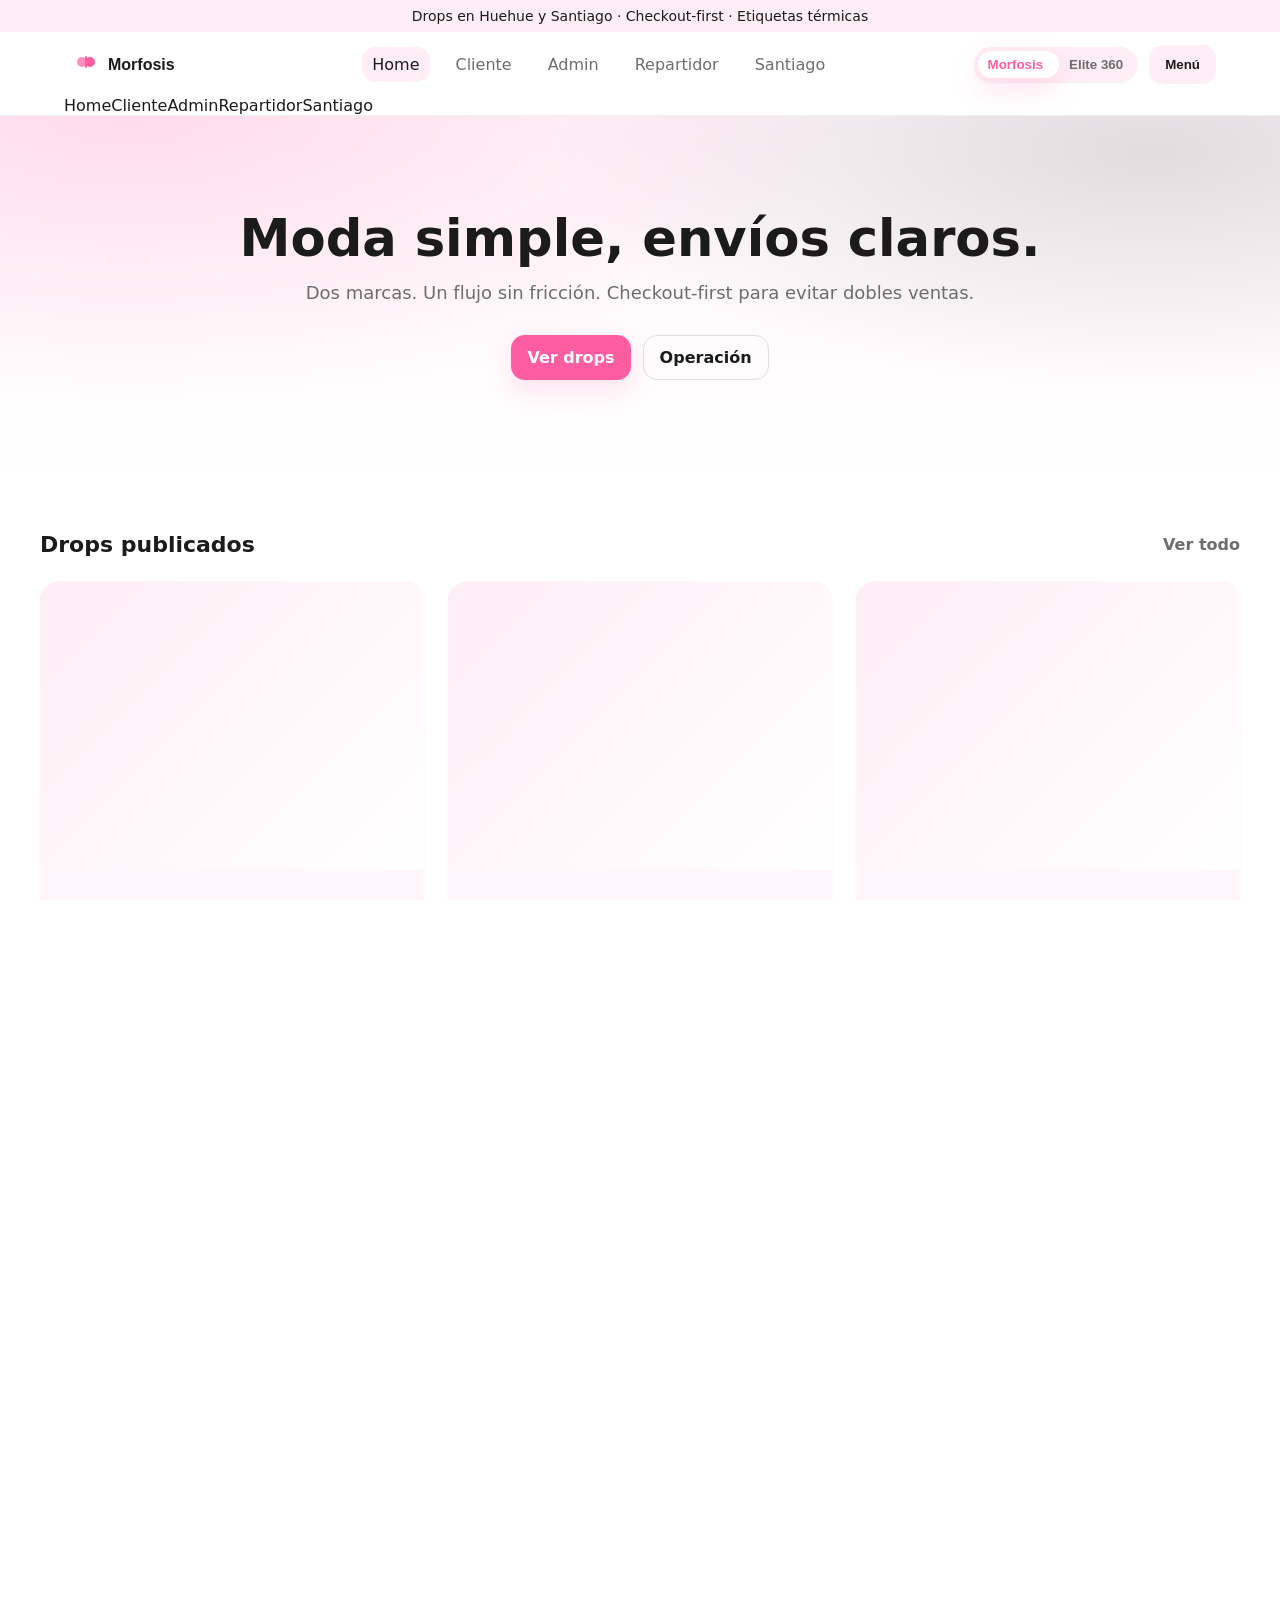
==== frontend/index.html @ 96d7f402 "feat: bootstrap frontend with theme toggle and api client" ====
<!DOCTYPE html>
<html lang="es" data-theme="morfosis">
  <head>
    <meta charset="UTF-8" />
    <meta name="viewport" content="width=device-width, initial-scale=1.0" />
    <title>Sistema Venta de Ropa — Home</title>
    <link rel="stylesheet" href="assets/css/styles.css" />
  </head>
  <body>
    <!-- Header and promo are injected by app.js -->

    <main id="main">
      <section class="hero">
        <div class="hero__content container">
          <h1>Moda simple, envíos claros.</h1>
          <p>Dos marcas. Un flujo sin fricción. Checkout‑first para evitar dobles ventas.</p>
          <div class="hero__actions">
            <a class="btn btn--primary" href="cliente.html">Ver drops</a>
            <a class="btn btn--ghost" href="admin.html">Operación</a>
          </div>
        </div>
      </section>

      <section class="section container" id="drops-publicados">
        <div class="section__header">
          <h2>Drops publicados</h2>
          <a class="link" href="cliente.html">Ver todo</a>
        </div>
        <div class="grid grid--cards">
          <article class="card">
            <div class="card__media"></div>
            <div class="card__body">
              <h3>Drop: Colores tierra</h3>
              <p>Prendas únicas. Stock 1.</p>
              <button class="btn btn--secondary" disabled>Ver</button>
            </div>
          </article>
          <article class="card">
            <div class="card__media"></div>
            <div class="card__body">
              <h3>Drop: Minimal blanco y negro</h3>
              <p>Básicos para todos los días.</p>
              <button class="btn btn--secondary" disabled>Ver</button>
            </div>
          </article>
          <article class="card">
            <div class="card__media"></div>
            <div class="card__body">
              <h3>Drop: Denim y capas</h3>
              <p>Texturas que se combinan fácil.</p>
              <button class="btn btn--secondary" disabled>Ver</button>
            </div>
          </article>
        </div>
      </section>

      <section class="section container" id="shop-by-style">
        <div class="section__header">
          <h2>Shop by style</h2>
        </div>
        <div class="chips">
          <button class="chip">Casual</button>
          <button class="chip">Street</button>
          <button class="chip">Formal</button>
          <button class="chip">Vintage</button>
          <button class="chip">Sport</button>
        </div>
      </section>

      <section class="section container" id="popular">
        <div class="section__header">
          <h2>Popular esta semana</h2>
        </div>
        <div class="carousel" aria-label="Carrusel de productos">
          <div class="carousel__track">
            <div class="card card--wide"><div class="card__media"></div><div class="card__body"><h3>Camisa lino</h3></div></div>
            <div class="card card--wide"><div class="card__media"></div><div class="card__body"><h3>Falda midi</h3></div></div>
            <div class="card card--wide"><div class="card__media"></div><div class="card__body"><h3>Pantalón recto</h3></div></div>
            <div class="card card--wide"><div class="card__media"></div><div class="card__body"><h3>Hoodie oversize</h3></div></div>
            <div class="card card--wide"><div class="card__media"></div><div class="card__body"><h3>Blazer negro</h3></div></div>
            <div class="card card--wide"><div class="card__media"></div><div class="card__body"><h3>Top canalé</h3></div></div>
          </div>
        </div>
      </section>

      <section class="section container" id="por-precio">
        <div class="section__header">
          <h2>Por precio</h2>
        </div>
        <div class="chips chips--lg">
          <button class="chip chip--lg">Q49 y menos</button>
          <button class="chip chip--lg">Q50–Q99</button>
          <button class="chip chip--lg">Q100–Q149</button>
          <button class="chip chip--lg">Q150+</button>
        </div>
      </section>
    </main>

    <!-- Footer is injected by app.js -->

    <script src="assets/js/theme.js"></script>
    <script src="assets/js/api.js"></script>
    <script src="assets/js/auth.js"></script>
    <script src="assets/js/ui.js"></script>
    <script src="assets/js/app.js"></script>
  </body>
  </html>
---- frontend/assets/css/styles.css ----
/* Design tokens */
:root {
  --color-bg: #ffffff;
  --color-text: #1b1b1b;
  --color-muted: #6d6d6d;
  --color-primary: #ff5da2; /* morfosis default */
  --color-primary-contrast: #ffffff;
  --color-surface: #ffffff;
  --color-surface-2: #f5f5f7;
  --shadow-sm: 0 1px 2px rgba(0,0,0,0.06);
  --shadow-md: 0 6px 16px rgba(0,0,0,0.08);
  --radius-sm: 10px;
  --radius-md: 16px;
  --radius-lg: 22px;
  --space-1: 4px;
  --space-2: 8px;
  --space-3: 12px;
  --space-4: 16px;
  --space-5: 24px;
  --space-6: 32px;
  --space-7: 40px;
  --space-8: 56px;
  --container: 1200px;
}

/* Theme: Morfosis (pastel, soft, rounded) */
[data-theme="morfosis"] {
  --color-primary: #ff5da2;
  --color-surface: #fff7fb;
  --color-surface-2: #ffeef6;
  --shadow-md: 0 10px 28px rgba(255, 93, 162, 0.18);
  --radius-sm: 14px;
  --radius-md: 20px;
  --radius-lg: 28px;
}

/* Theme: Elite 360 (monochrome, sharp, premium spacing) */
[data-theme="elite"] {
  --color-primary: #111214;
  --color-bg: #ffffff;
  --color-surface: #f6f7f8;
  --color-surface-2: #eceef0;
  --shadow-md: 0 12px 30px rgba(17, 18, 20, 0.16);
  --radius-sm: 6px;
  --radius-md: 10px;
  --radius-lg: 14px;
}

/* Base */
* { box-sizing: border-box; }
html, body { height: 100%; }
body {
  margin: 0;
  font-family: ui-sans-serif, system-ui, -apple-system, Segoe UI, Roboto, Inter, Arial, "Noto Sans", "Apple Color Emoji", "Segoe UI Emoji";
  background: var(--color-bg);
  color: var(--color-text);
}
img { max-width: 100%; display: block; }
a { color: inherit; text-decoration: none; }
.container { width: 100%; max-width: var(--container); margin: 0 auto; padding: 0 var(--space-5); }
.page-gap { padding-top: calc(var(--space-8) + 80px); padding-bottom: var(--space-8); }

/* Promo bar */
.promo {
  background: var(--color-surface-2);
  color: var(--color-text);
  font-size: 14px;
  padding: var(--space-2) 0;
  text-align: center;
}

/* Navbar */
.nav {
  position: sticky; top: 0; z-index: 50;
  background: var(--color-bg);
  border-bottom: 1px solid rgba(0,0,0,0.06);
  backdrop-filter: saturate(180%) blur(6px);
}
.nav__inner { display: flex; align-items: center; justify-content: space-between; height: 64px; gap: var(--space-4); }
.brand { display: flex; align-items: center; gap: var(--space-3); }
.brand img { height: 28px; }
.menu { display: flex; align-items: center; gap: var(--space-4); }
.menu a { padding: 8px 10px; border-radius: var(--radius-sm); color: var(--color-muted); transition: color .2s ease, background .2s ease; }
.menu a.is-active { color: var(--color-text); background: var(--color-surface-2); }
.menu a:hover { color: var(--color-text); }
.nav__actions { display: flex; align-items: center; gap: var(--space-3); }
.toggle {
  position: relative; display: inline-flex; align-items: center; gap: 6px;
  background: var(--color-surface-2);
  border-radius: 999px; padding: 4px; box-shadow: var(--shadow-sm);
}
.toggle__btn { position: relative; z-index: 1; border: 0; background: none; padding: 6px 10px; border-radius: 999px; cursor: pointer; color: var(--color-muted); font-weight: 600; }
.toggle__btn.is-active { color: var(--color-primary); }
.toggle__pill { position: absolute; inset: 4px auto 4px 4px; width: 50%; border-radius: 999px; background: var(--color-bg); box-shadow: var(--shadow-md); transition: transform .25s ease; }
[data-theme="elite"] .toggle__pill { transform: translateX(100%); }
.nav__mobile { display: none; }

/* Hero */
.hero {
  position: relative; overflow: hidden;
  background: radial-gradient(1200px 480px at 10% 0%, rgba(255,93,162,.18), transparent 60%),
              radial-gradient(1000px 400px at 90% 10%, rgba(17,18,20,.12), transparent 60%),
              linear-gradient(180deg, var(--color-surface) 0%, var(--color-bg) 100%);
}
.hero__content { padding: 96px 0; text-align: center; }
.hero h1 { font-size: clamp(32px, 4vw, 54px); line-height: 1.05; margin: 0 0 var(--space-4); }
.hero p { margin: 0 0 var(--space-6); color: var(--color-muted); font-size: 18px; }
.hero__actions { display: inline-flex; gap: var(--space-3); }

/* Sections */
.section { padding: var(--space-8) 0; }
.section__header { display: flex; align-items: center; justify-content: space-between; margin-bottom: var(--space-5); }
.section h2 { margin: 0; font-size: 22px; }
.link { color: var(--color-muted); font-weight: 600; }
.link:hover { color: var(--color-text); }

/* Grid & Cards */
.grid { display: grid; gap: var(--space-5); }
.grid--cards { grid-template-columns: repeat(12, 1fr); }
.grid--cards > .card { grid-column: span 12; }
@media (min-width: 768px) { .grid--cards > .card { grid-column: span 6; } }
@media (min-width: 1024px) { .grid--cards > .card { grid-column: span 4; } }

.card { background: var(--color-surface); border-radius: var(--radius-md); box-shadow: var(--shadow-sm); overflow: hidden; transition: transform .2s ease, box-shadow .2s ease; }
.card:hover { transform: translateY(-2px); box-shadow: var(--shadow-md); }
.card__media { aspect-ratio: 4/3; background: linear-gradient(135deg, var(--color-surface-2), #fff); }
.card__body { padding: var(--space-4); }
.card--wide { min-width: 240px; }

/* Chips */
.chips { display: flex; flex-wrap: wrap; gap: var(--space-3); }
.chips--lg { gap: var(--space-4); }
.chip { border: 1px solid rgba(0,0,0,0.08); background: var(--color-surface); padding: 10px 14px; border-radius: 999px; font-weight: 600; color: var(--color-text); transition: background .2s ease, transform .15s ease; }
.chip:hover { background: var(--color-surface-2); transform: translateY(-1px); }
.chip--lg { padding: 14px 18px; font-size: 15px; }

/* Carousel */
.carousel { overflow: hidden; }
.carousel__track { display: grid; grid-auto-flow: column; grid-auto-columns: clamp(220px, 28vw, 300px); gap: var(--space-4); overflow-x: auto; padding-bottom: var(--space-2); scroll-snap-type: x mandatory; -webkit-overflow-scrolling: touch; }
.carousel__track > * { scroll-snap-align: start; }
.carousel__track::-webkit-scrollbar { height: 8px; }
.carousel__track::-webkit-scrollbar-thumb { background: rgba(0,0,0,.15); border-radius: 999px; }

/* Footer */
.footer { border-top: 1px solid rgba(0,0,0,0.06); background: var(--color-bg); }
.footer__inner { display: grid; gap: var(--space-6); grid-template-columns: repeat(12, 1fr); padding: var(--space-8) 0; }
.footer__col { grid-column: span 12; }
@media (min-width: 768px) { .footer__col { grid-column: span 6; } }
@media (min-width: 1024px) { .footer__col { grid-column: span 3; } }
.footer h4 { margin: 0 0 var(--space-3); font-size: 16px; }
.footer a { display: block; color: var(--color-muted); padding: 6px 0; }
.footer a:hover { color: var(--color-text); }
.footer__bottom { padding: var(--space-5) 0; border-top: 1px solid rgba(0,0,0,0.06); color: var(--color-muted); font-size: 14px; }

/* Buttons */
.btn { display: inline-flex; align-items: center; justify-content: center; gap: 8px; border: 0; cursor: pointer; border-radius: var(--radius-sm); padding: 12px 16px; font-weight: 700; transition: transform .1s ease, box-shadow .1s ease, background .2s ease; }
.btn:active { transform: translateY(1px); }
.btn--primary { background: var(--color-primary); color: var(--color-primary-contrast); box-shadow: var(--shadow-md); }
.btn--primary:hover { filter: brightness(0.98); }
.btn--secondary { background: var(--color-surface-2); color: var(--color-text); }
.btn--ghost { background: transparent; color: var(--color-text); border: 1px solid rgba(0,0,0,0.12); }

/* Toast */
.toast-container { position: fixed; right: 16px; bottom: 16px; display: grid; gap: 10px; z-index: 100; }
.toast { background: var(--color-surface); color: var(--color-text); border-radius: var(--radius-sm); padding: 10px 12px; box-shadow: var(--shadow-md); border-left: 4px solid var(--color-primary); }
.toast--success { border-left-color: #10b981; }
.toast--error { border-left-color: #ef4444; }
.toast--info { border-left-color: #3b82f6; }

/* Modal */
.modal-backdrop { position: fixed; inset: 0; background: rgba(0,0,0,0.35); display: grid; place-items: center; z-index: 90; animation: fadeIn .15s ease; }
.modal { background: var(--color-bg); width: min(560px, 92%); border-radius: var(--radius-md); box-shadow: var(--shadow-md); overflow: hidden; }
.modal__header { padding: var(--space-4); border-bottom: 1px solid rgba(0,0,0,0.06); font-weight: 700; }
.modal__body { padding: var(--space-4); }
.modal__footer { padding: var(--space-3) var(--space-4); border-top: 1px solid rgba(0,0,0,0.06); display: flex; justify-content: flex-end; gap: var(--space-3); }
@keyframes fadeIn { from { opacity: 0 } to { opacity: 1 } }

/* Mobile nav */
@media (max-width: 768px) {
  .menu { display: none; }
  .nav__mobile { display: inline-flex; align-items: center; gap: 8px; }
  .nav__drawer { display: none; position: absolute; left: 0; right: 0; top: 64px; background: var(--color-bg); border-bottom: 1px solid rgba(0,0,0,0.06); padding: 8px 0; }
  .nav__drawer a { display: block; padding: 10px 20px; color: var(--color-muted); }
  .nav.is-open .nav__drawer { display: block; }
}

/* Ensure no horizontal overflow */
html, body, #main { overflow-x: hidden; }
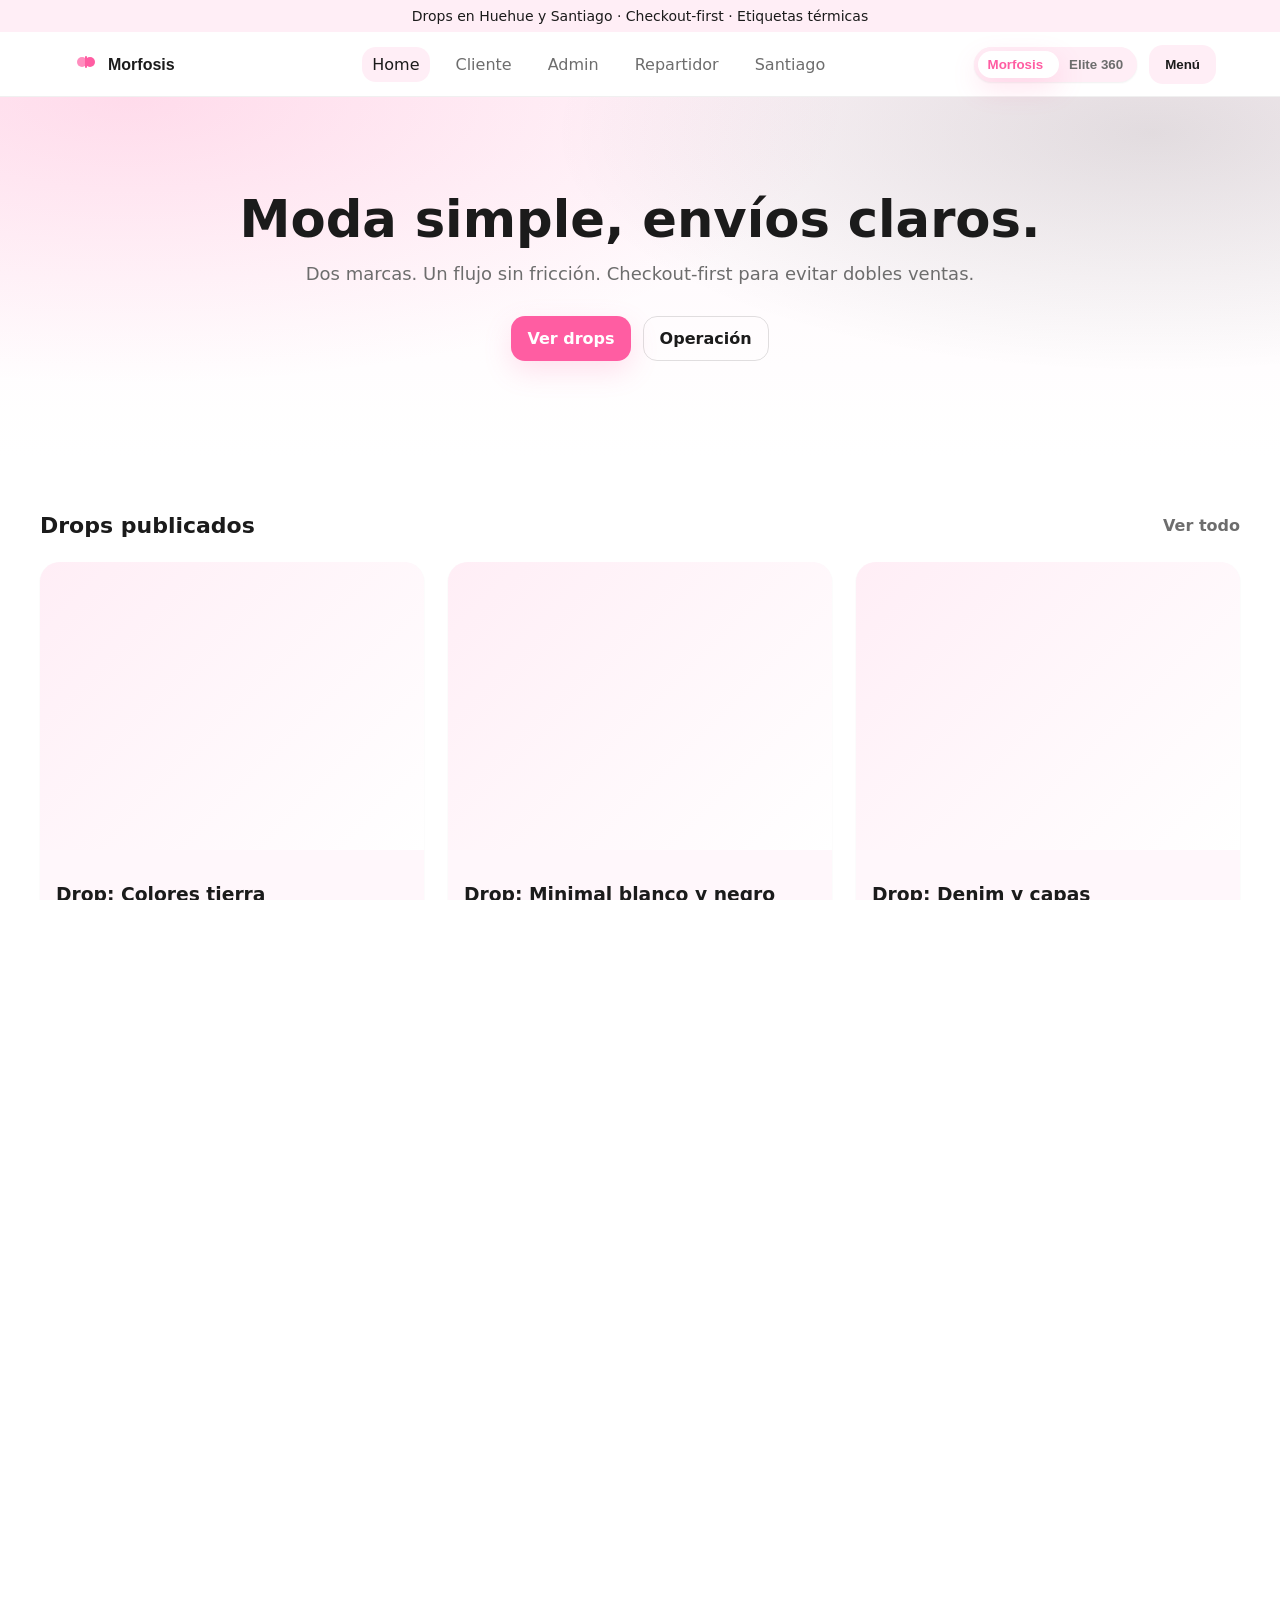
==== commit 968bad07: "feat: implement customer catalog cart and checkout ui" ====
--- a/frontend/index.html
+++ b/frontend/index.html
@@ -2,6 +2,7 @@
 <html lang="es" data-theme="morfosis">
   <head>
     <meta charset="UTF-8" />
+    <link rel="icon" type="image/svg+xml" href="data:image/svg+xml,%3Csvg xmlns='http://www.w3.org/2000/svg' viewBox='0 0 16 16'%3E%3Ccircle cx='8' cy='8' r='8' fill='%23111214'/%3E%3C/svg%3E">
     <meta name="viewport" content="width=device-width, initial-scale=1.0" />
     <title>Sistema Venta de Ropa — Home</title>
     <link rel="stylesheet" href="assets/css/styles.css" />
@@ -105,4 +106,3 @@
     <script src="assets/js/app.js"></script>
   </body>
   </html>
-
--- a/frontend/assets/css/styles.css
+++ b/frontend/assets/css/styles.css
@@ -94,6 +94,8 @@
 .toggle__pill { position: absolute; inset: 4px auto 4px 4px; width: 50%; border-radius: 999px; background: var(--color-bg); box-shadow: var(--shadow-md); transition: transform .25s ease; }
 [data-theme="elite"] .toggle__pill { transform: translateX(100%); }
 .nav__mobile { display: none; }
+/* Hide mobile drawer by default on desktop to prevent stray links */
+.nav__drawer { display: none; }
 
 /* Hero */
 .hero {
@@ -187,3 +189,50 @@
 /* Ensure no horizontal overflow */
 html, body, #main { overflow-x: hidden; }
 
+/* Catalog (cliente) */
+.catalog-header { display: flex; align-items: baseline; justify-content: space-between; margin-bottom: var(--space-5); }
+.catalog-hint { color: var(--color-muted); margin: var(--space-2) 0 0; font-size: 14px; }
+.badge { display: inline-block; background: var(--color-surface-2); padding: 4px 8px; border-radius: 999px; font-weight: 700; font-size: 12px; }
+.status { color: var(--color-muted); font-size: 12px; }
+
+.catalog { display: grid; gap: var(--space-5); grid-template-columns: 280px 1fr 320px; align-items: start; }
+.catalog__drops, .catalog__cart { position: sticky; top: 96px; }
+.panel { background: var(--color-surface); border-radius: var(--radius-md); box-shadow: var(--shadow-sm); overflow: hidden; }
+.panel__header { padding: var(--space-4); border-bottom: 1px solid rgba(0,0,0,0.06); font-weight: 700; }
+.panel__body { padding: var(--space-3); display: grid; gap: var(--space-3); }
+.panel__footer { padding: var(--space-3); border-top: 1px solid rgba(0,0,0,0.06); display: grid; gap: var(--space-3); }
+.empty { color: var(--color-muted); padding: var(--space-3); }
+
+.drop-item { width: 100%; text-align: left; border: 1px solid rgba(0,0,0,0.08); background: var(--color-bg); border-radius: var(--radius-sm); padding: 10px 12px; cursor: pointer; }
+.drop-item.is-active { outline: 2px solid var(--color-primary); }
+.drop-item__title { font-weight: 700; margin-bottom: 4px; }
+.drop-item__meta { display: flex; gap: 8px; align-items: center; }
+
+.prenda__top { display: flex; align-items: baseline; justify-content: space-between; gap: var(--space-3); }
+.prenda__title { margin: 0; font-size: 16px; }
+.prenda__price { font-weight: 800; }
+.prenda__actions { margin-top: var(--space-3); }
+
+.cart-row { display: flex; align-items: center; justify-content: space-between; gap: var(--space-3); background: var(--color-bg); border: 1px solid rgba(0,0,0,0.06); border-radius: var(--radius-sm); padding: 8px 10px; }
+.cart-row__info { display: grid; }
+.cart-row__title { font-weight: 700; }
+.cart-row__price { color: var(--color-muted); font-size: 14px; }
+.cart-row__remove { padding: 8px 10px; }
+.cart-total { display: flex; align-items: center; justify-content: space-between; font-weight: 800; }
+
+/* Checkout form */
+.form { display: grid; gap: var(--space-4); }
+.form__row { display: grid; gap: 6px; }
+.form__row.-end { display: flex; justify-content: flex-end; gap: var(--space-3); }
+.form label { font-weight: 700; font-size: 14px; color: var(--color-text); }
+.form input, .form select { width: 100%; border: 1px solid rgba(0,0,0,0.12); background: var(--color-surface); border-radius: var(--radius-sm); padding: 10px 12px; font: inherit; }
+.form .req { color: var(--color-primary); margin-left: 4px; }
+
+.success { display: grid; gap: var(--space-3); }
+.success__folio { font-size: 18px; }
+.success__actions { margin-top: var(--space-2); }
+
+@media (max-width: 1024px){
+  .catalog { grid-template-columns: 1fr; }
+  .catalog__drops, .catalog__cart { position: static; }
+}
